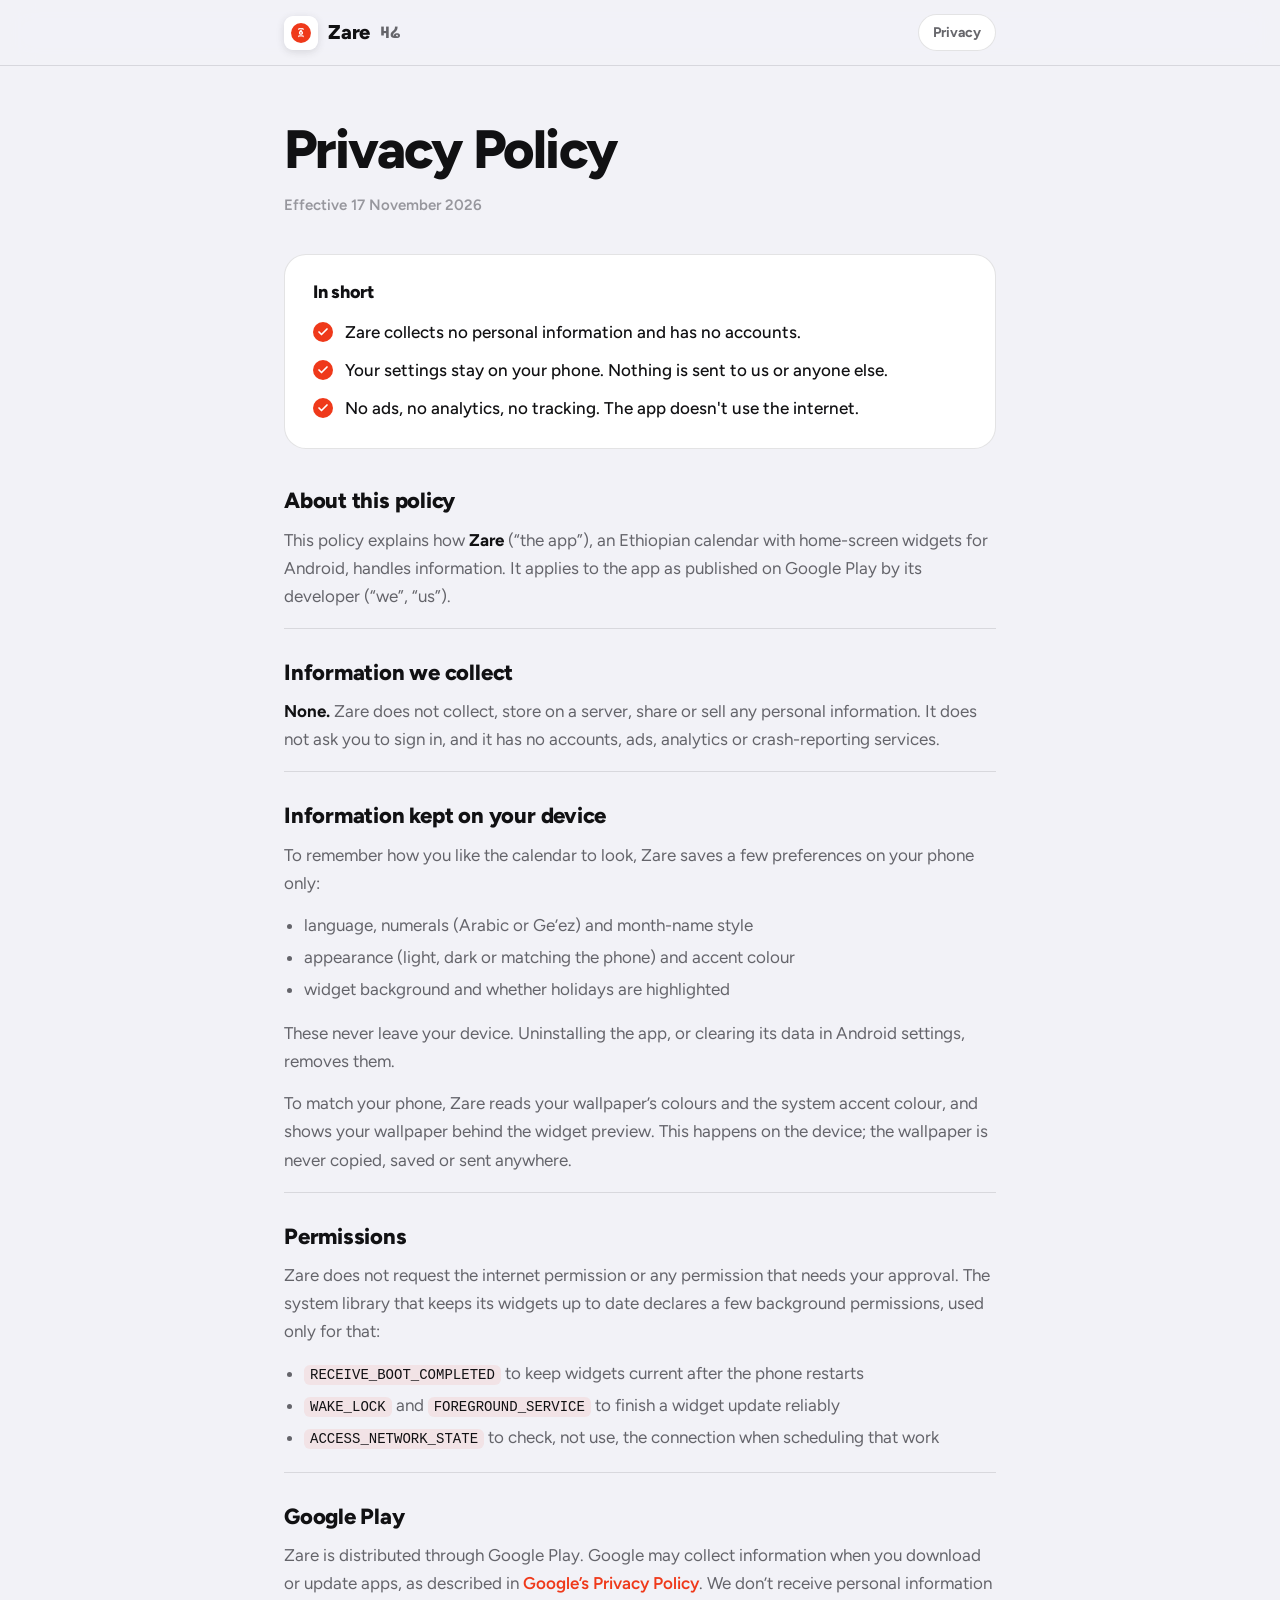
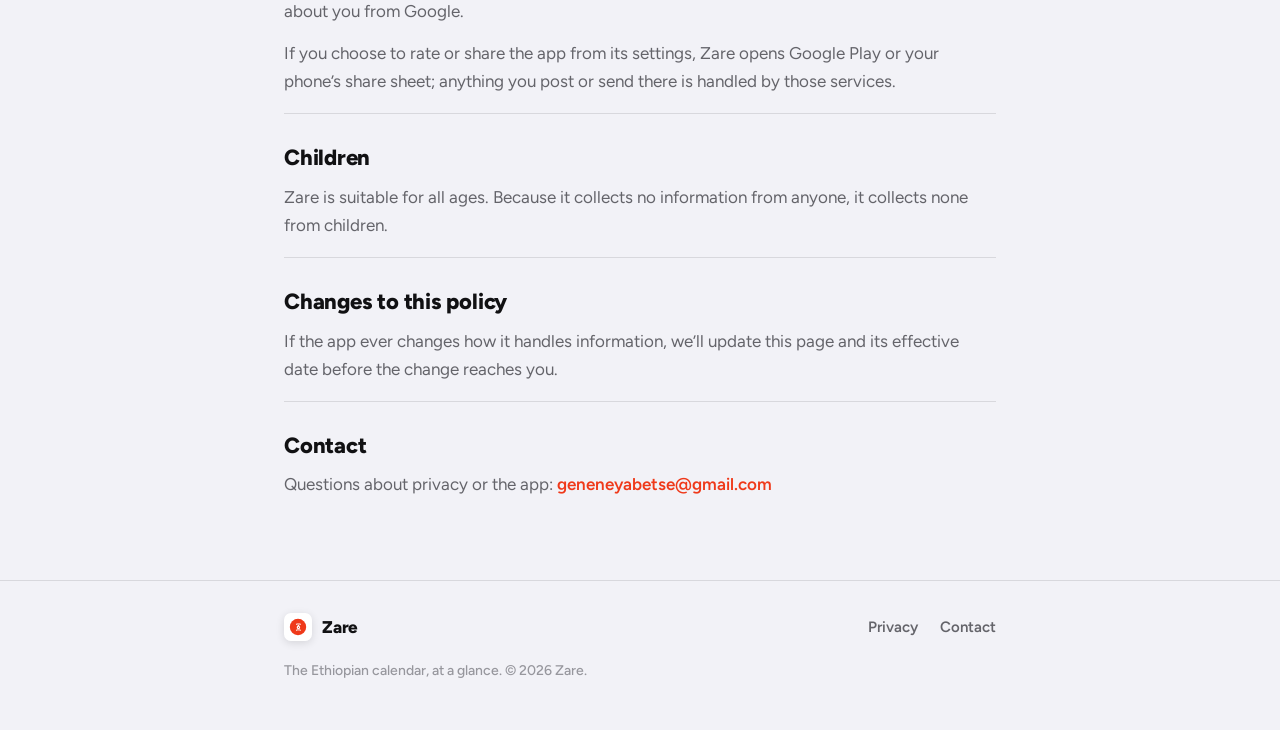
==== privacy/index.html @ cfe9551e "Add the home page and privacy policy Co-Authored-By: Claude Opus 5.5 <noreply@anthropic.com>" ====
<!doctype html>
<html lang="en">
<head>
<meta charset="utf-8">
<meta name="viewport" content="width=device-width, initial-scale=1">
<title>Privacy Policy · Zare</title>
<meta name="description" content="How Zare, the Ethiopian calendar app, handles your data: it collects none.">
<link rel="preconnect" href="https://fonts.googleapis.com">
<link rel="preconnect" href="https://fonts.gstatic.com" crossorigin>
<link href="https://fonts.googleapis.com/css2?family=Figtree:wght@400;500;600;700;800&family=Noto+Sans+Ethiopic:wght@600;800&display=swap" rel="stylesheet">
<link rel="stylesheet" href="../site.css">
</head>
<body>

<header class="top">
  <div class="bar">
    <a class="brand" href="../" aria-label="Zare home">
      <svg viewBox="0 0 1024 1024" aria-hidden="true"><rect width="1024" height="1024" rx="230" fill="#fff"/><circle cx="512" cy="512" r="300" fill="#ef391a"/><text x="423" y="613.3" font-family="Noto Sans Ethiopic, sans-serif" font-weight="800" font-size="297.7" fill="#fff">፩</text></svg>
      Zare <span class="am">ዛሬ</span>
    </a>
    <span class="pill">Privacy</span>
  </div>
</header>

<main>
  <h1>Privacy Policy</h1>
  <p class="date">Effective 17 November 2026</p>

  <div class="summary">
    <h2>In short</h2>
    <ul>
      <li><span class="tick"><svg viewBox="0 0 24 24" fill="none" stroke="#fff" stroke-width="3.4" stroke-linecap="round" stroke-linejoin="round" aria-hidden="true"><path d="M20 6 9 17l-5-5"/></svg></span>Zare collects no personal information and has no accounts.</li>
      <li><span class="tick"><svg viewBox="0 0 24 24" fill="none" stroke="#fff" stroke-width="3.4" stroke-linecap="round" stroke-linejoin="round" aria-hidden="true"><path d="M20 6 9 17l-5-5"/></svg></span>Your settings stay on your phone. Nothing is sent to us or anyone else.</li>
      <li><span class="tick"><svg viewBox="0 0 24 24" fill="none" stroke="#fff" stroke-width="3.4" stroke-linecap="round" stroke-linejoin="round" aria-hidden="true"><path d="M20 6 9 17l-5-5"/></svg></span>No ads, no analytics, no tracking. The app doesn't use the internet.</li>
    </ul>
  </div>

  <section>
    <h2>About this policy</h2>
    <p>This policy explains how <strong>Zare</strong> (“the app”), an Ethiopian calendar with home-screen widgets for Android, handles information. It applies to the app as published on Google Play by its developer (“we”, “us”).</p>
  </section>

  <section>
    <h2>Information we collect</h2>
    <p><strong>None.</strong> Zare does not collect, store on a server, share or sell any personal information. It does not ask you to sign in, and it has no accounts, ads, analytics or crash-reporting services.</p>
  </section>

  <section>
    <h2>Information kept on your device</h2>
    <p>To remember how you like the calendar to look, Zare saves a few preferences on your phone only:</p>
    <ul class="plain">
      <li>language, numerals (Arabic or Ge’ez) and month-name style</li>
      <li>appearance (light, dark or matching the phone) and accent colour</li>
      <li>widget background and whether holidays are highlighted</li>
    </ul>
    <p>These never leave your device. Uninstalling the app, or clearing its data in Android settings, removes them.</p>
    <p>To match your phone, Zare reads your wallpaper’s colours and the system accent colour, and shows your wallpaper behind the widget preview. This happens on the device; the wallpaper is never copied, saved or sent anywhere.</p>
  </section>

  <section>
    <h2>Permissions</h2>
    <p>Zare does not request the internet permission or any permission that needs your approval. The system library that keeps its widgets up to date declares a few background permissions, used only for that:</p>
    <ul class="plain">
      <li><code>RECEIVE_BOOT_COMPLETED</code> to keep widgets current after the phone restarts</li>
      <li><code>WAKE_LOCK</code> and <code>FOREGROUND_SERVICE</code> to finish a widget update reliably</li>
      <li><code>ACCESS_NETWORK_STATE</code> to check, not use, the connection when scheduling that work</li>
    </ul>
  </section>

  <section>
    <h2>Google Play</h2>
    <p>Zare is distributed through Google Play. Google may collect information when you download or update apps, as described in <a href="https://policies.google.com/privacy">Google’s Privacy Policy</a>. We don’t receive personal information about you from Google.</p>
    <p>If you choose to rate or share the app from its settings, Zare opens Google Play or your phone’s share sheet; anything you post or send there is handled by those services.</p>
  </section>

  <section>
    <h2>Children</h2>
    <p>Zare is suitable for all ages. Because it collects no information from anyone, it collects none from children.</p>
  </section>

  <section>
    <h2>Changes to this policy</h2>
    <p>If the app ever changes how it handles information, we’ll update this page and its effective date before the change reaches you.</p>
  </section>

  <section>
    <h2>Contact</h2>
    <p>Questions about privacy or the app: <a href="mailto:geneneyabetse@gmail.com">geneneyabetse@gmail.com</a></p>
  </section>
</main>

<footer>
  <div class="foot">
    <a class="brand" href="../" aria-label="Zare home">
      <svg viewBox="0 0 1024 1024" aria-hidden="true"><rect width="1024" height="1024" rx="230" fill="#fff"/><circle cx="512" cy="512" r="300" fill="#ef391a"/><text x="423" y="613.3" font-family="Noto Sans Ethiopic, sans-serif" font-weight="800" font-size="297.7" fill="#fff">፩</text></svg>
      Zare
    </a>
    <nav aria-label="Footer">
      <a href="./">Privacy</a>
      <a href="mailto:geneneyabetse@gmail.com">Contact</a>
    </nav>
    <small>The Ethiopian calendar, at a glance. © 2026 Zare.</small>
  </div>
</footer>

</body>
</html>
---- site.css ----
:root {
  --bg: #F2F2F7;
  --card: #FFFFFF;
  --ink: #111113;
  --ink2: rgba(60, 60, 67, .78);
  --ink3: rgba(60, 60, 67, .5);
  --line: rgba(60, 60, 67, .14);
  --accent: #ef391a;
  --tint: rgba(239, 57, 26, .08);
}
@media (prefers-color-scheme: dark) {
  :root {
    --bg: #000000;
    --card: #1C1C1E;
    --ink: #FFFFFF;
    --ink2: rgba(235, 235, 245, .68);
    --ink3: rgba(235, 235, 245, .42);
    --line: rgba(84, 84, 88, .6);
    --tint: rgba(239, 57, 26, .16);
  }
}
* { box-sizing: border-box; }
html { -webkit-text-size-adjust: 100%; }
body {
  margin: 0;
  background: var(--bg);
  color: var(--ink);
  font-family: 'Figtree', system-ui, sans-serif;
  font-size: 17px;
  line-height: 1.65;
  -webkit-font-smoothing: antialiased;
}
a { color: var(--accent); text-decoration: none; font-weight: 600; }
a:hover { text-decoration: underline; text-underline-offset: 3px; }

/* Header */
.top {
  position: sticky; top: 0; z-index: 10;
  background: color-mix(in srgb, var(--bg) 82%, transparent);
  backdrop-filter: saturate(180%) blur(16px);
  -webkit-backdrop-filter: saturate(180%) blur(16px);
  border-bottom: 1px solid var(--line);
}
.bar { max-width: 760px; margin: 0 auto; padding: 14px 24px; display: flex; align-items: center; justify-content: space-between; }
.brand { display: flex; align-items: center; gap: 10px; color: var(--ink); font-weight: 800; font-size: 20px; letter-spacing: -.01em; }
.brand:hover { text-decoration: none; }
.brand svg { width: 34px; height: 34px; border-radius: 9px; box-shadow: 0 2px 8px rgba(0,0,0,.12); }
.brand .am { font-family: 'Noto Sans Ethiopic', sans-serif; font-weight: 800; font-size: 16px; color: var(--ink2); }
.pill { font-size: 14px; font-weight: 700; color: var(--ink2); background: var(--card); border: 1px solid var(--line); padding: 6px 14px; border-radius: 999px; }

/* Content */
main { max-width: 760px; margin: 0 auto; padding: 56px 24px 24px; }
.eyebrow { font-size: 14px; font-weight: 700; letter-spacing: .06em; text-transform: uppercase; color: var(--accent); margin: 0 0 10px; }
h1 { font-size: clamp(38px, 7vw, 54px); line-height: 1.05; letter-spacing: -.03em; font-weight: 800; margin: 0; }
.date { color: var(--ink3); font-weight: 600; font-size: 15px; margin: 14px 0 0; }

.summary { margin: 36px 0 8px; background: var(--card); border-radius: 22px; padding: 26px 28px; border: 1px solid var(--line); }
.summary h2 { margin: 0 0 14px; font-size: 18px; }
.summary ul { list-style: none; margin: 0; padding: 0; display: grid; gap: 10px; }
.summary li { display: flex; gap: 12px; align-items: flex-start; font-weight: 500; }
.summary li .tick { flex: none; width: 20px; height: 20px; margin-top: 4px; border-radius: 50%; background: var(--accent); display: grid; place-items: center; }
.summary li .tick svg { width: 12px; height: 12px; }

section { padding: 30px 0 4px; border-bottom: 1px solid var(--line); }
section:last-of-type { border-bottom: 0; }
h2 { font-size: 22px; line-height: 1.3; letter-spacing: -.01em; font-weight: 800; margin: 0 0 10px; }
p { margin: 0 0 14px; color: var(--ink2); }
ul.plain { margin: 0 0 16px; padding-left: 20px; color: var(--ink2); }
ul.plain li { margin: 4px 0; }
strong { color: var(--ink); font-weight: 700; }
code { font-family: ui-monospace, SFMono-Regular, Menlo, monospace; font-size: 14px; background: var(--tint); color: var(--ink); padding: 2px 6px; border-radius: 6px; }

/* Footer */
footer { border-top: 1px solid var(--line); margin-top: 40px; }
.foot { max-width: 760px; margin: 0 auto; padding: 32px 24px 48px; display: flex; flex-wrap: wrap; gap: 18px 32px; align-items: center; justify-content: space-between; }
.foot .brand { font-size: 17px; }
.foot .brand svg { width: 28px; height: 28px; border-radius: 7px; }
.foot nav { display: flex; gap: 22px; font-size: 15px; }
.foot nav a { color: var(--ink2); font-weight: 600; }
.foot small { width: 100%; color: var(--ink3); font-size: 14px; font-weight: 500; }

/* Home */
.hero { padding: 72px 0 32px; display: flex; flex-direction: column; align-items: flex-start; gap: 18px; }
.hero svg.icon { width: 112px; height: 112px; border-radius: 26px; box-shadow: 0 10px 30px rgba(0,0,0,.14); }
.hero h1 .am { font-family: 'Noto Sans Ethiopic', sans-serif; color: var(--ink2); font-size: .62em; margin-left: 10px; letter-spacing: 0; }
.lead { font-size: 21px; line-height: 1.5; color: var(--ink2); margin: 0; max-width: 34ch; }
.soon { display: inline-flex; align-items: center; gap: 8px; font-weight: 700; font-size: 15px; color: var(--ink); background: var(--card); border: 1px solid var(--line); padding: 10px 18px; border-radius: 999px; }
.soon i { width: 8px; height: 8px; border-radius: 50%; background: var(--accent); }
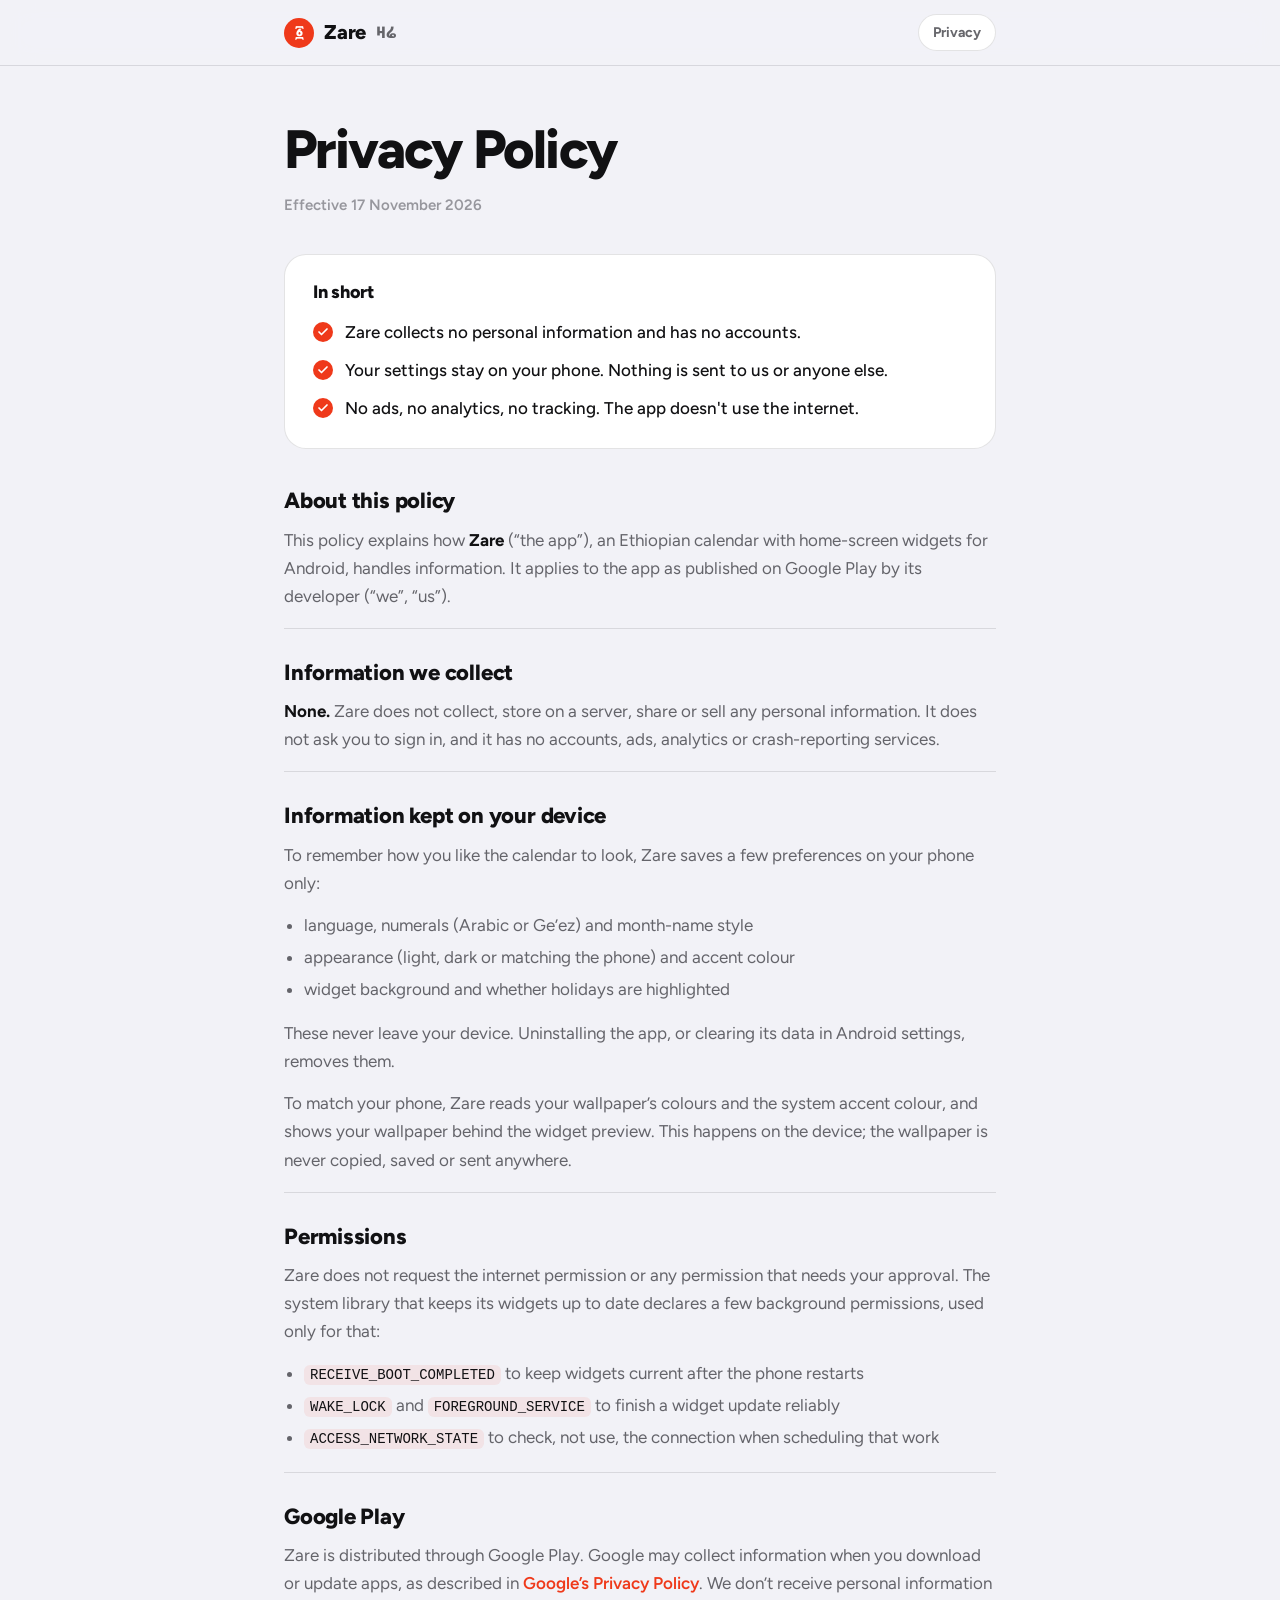
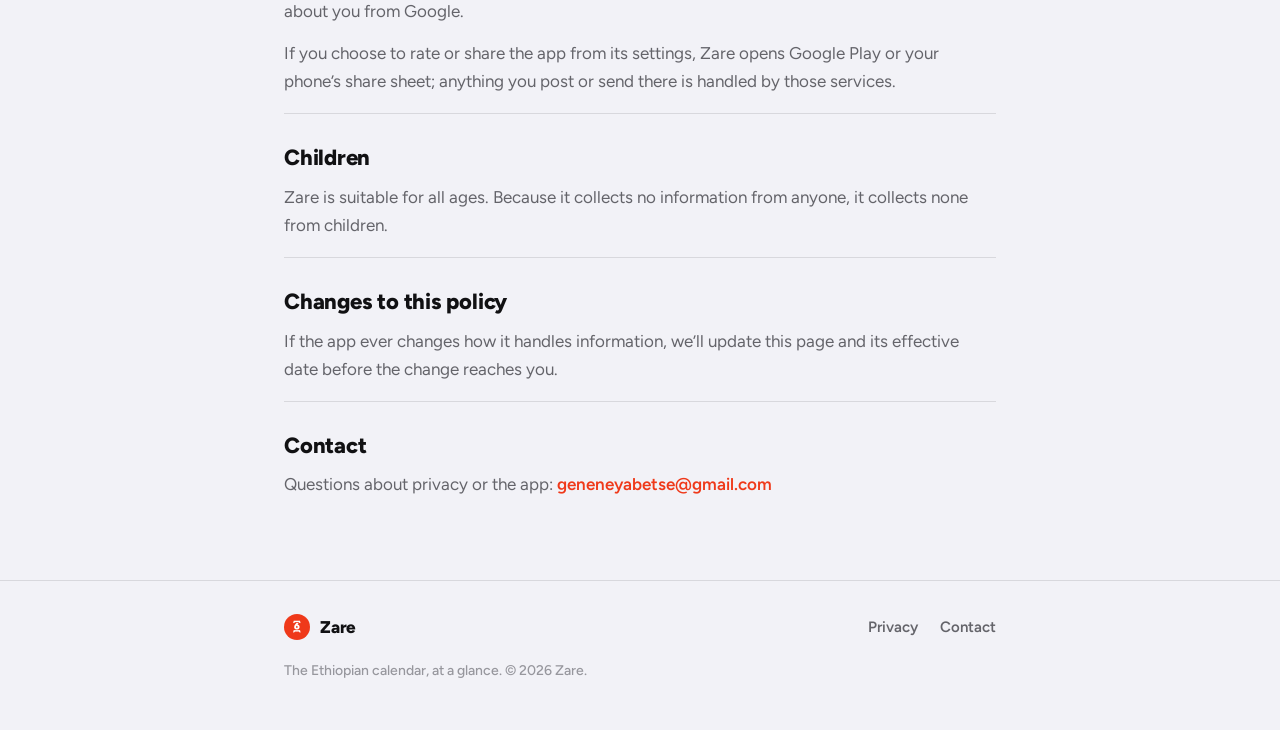
==== commit 6097b329: "Use the tomato ፩ circle as the site logo Co-Authored-By: Claude Opus 5.5 <noreply@anthropic.com>" ====
--- a/privacy/index.html
+++ b/privacy/index.html
@@ -15,7 +15,7 @@
 <header class="top">
   <div class="bar">
     <a class="brand" href="../" aria-label="Zare home">
-      <svg viewBox="0 0 1024 1024" aria-hidden="true"><rect width="1024" height="1024" rx="230" fill="#fff"/><circle cx="512" cy="512" r="300" fill="#ef391a"/><text x="423" y="613.3" font-family="Noto Sans Ethiopic, sans-serif" font-weight="800" font-size="297.7" fill="#fff">፩</text></svg>
+      <svg viewBox="212 212 600 600" aria-hidden="true"><circle cx="512" cy="512" r="300" fill="#ef391a"/><text x="423" y="613.3" font-family="Noto Sans Ethiopic, sans-serif" font-weight="800" font-size="297.7" fill="#fff">፩</text></svg>
       Zare <span class="am">ዛሬ</span>
     </a>
     <span class="pill">Privacy</span>
@@ -92,7 +92,7 @@
 <footer>
   <div class="foot">
     <a class="brand" href="../" aria-label="Zare home">
-      <svg viewBox="0 0 1024 1024" aria-hidden="true"><rect width="1024" height="1024" rx="230" fill="#fff"/><circle cx="512" cy="512" r="300" fill="#ef391a"/><text x="423" y="613.3" font-family="Noto Sans Ethiopic, sans-serif" font-weight="800" font-size="297.7" fill="#fff">፩</text></svg>
+      <svg viewBox="212 212 600 600" aria-hidden="true"><circle cx="512" cy="512" r="300" fill="#ef391a"/><text x="423" y="613.3" font-family="Noto Sans Ethiopic, sans-serif" font-weight="800" font-size="297.7" fill="#fff">፩</text></svg>
       Zare
     </a>
     <nav aria-label="Footer">
--- a/site.css
+++ b/site.css
@@ -44,7 +44,7 @@
 .bar { max-width: 760px; margin: 0 auto; padding: 14px 24px; display: flex; align-items: center; justify-content: space-between; }
 .brand { display: flex; align-items: center; gap: 10px; color: var(--ink); font-weight: 800; font-size: 20px; letter-spacing: -.01em; }
 .brand:hover { text-decoration: none; }
-.brand svg { width: 34px; height: 34px; border-radius: 9px; box-shadow: 0 2px 8px rgba(0,0,0,.12); }
+.brand svg { width: 30px; height: 30px; }
 .brand .am { font-family: 'Noto Sans Ethiopic', sans-serif; font-weight: 800; font-size: 16px; color: var(--ink2); }
 .pill { font-size: 14px; font-weight: 700; color: var(--ink2); background: var(--card); border: 1px solid var(--line); padding: 6px 14px; border-radius: 999px; }
 
@@ -74,7 +74,7 @@
 footer { border-top: 1px solid var(--line); margin-top: 40px; }
 .foot { max-width: 760px; margin: 0 auto; padding: 32px 24px 48px; display: flex; flex-wrap: wrap; gap: 18px 32px; align-items: center; justify-content: space-between; }
 .foot .brand { font-size: 17px; }
-.foot .brand svg { width: 28px; height: 28px; border-radius: 7px; }
+.foot .brand svg { width: 26px; height: 26px; }
 .foot nav { display: flex; gap: 22px; font-size: 15px; }
 .foot nav a { color: var(--ink2); font-weight: 600; }
 .foot small { width: 100%; color: var(--ink3); font-size: 14px; font-weight: 500; }
